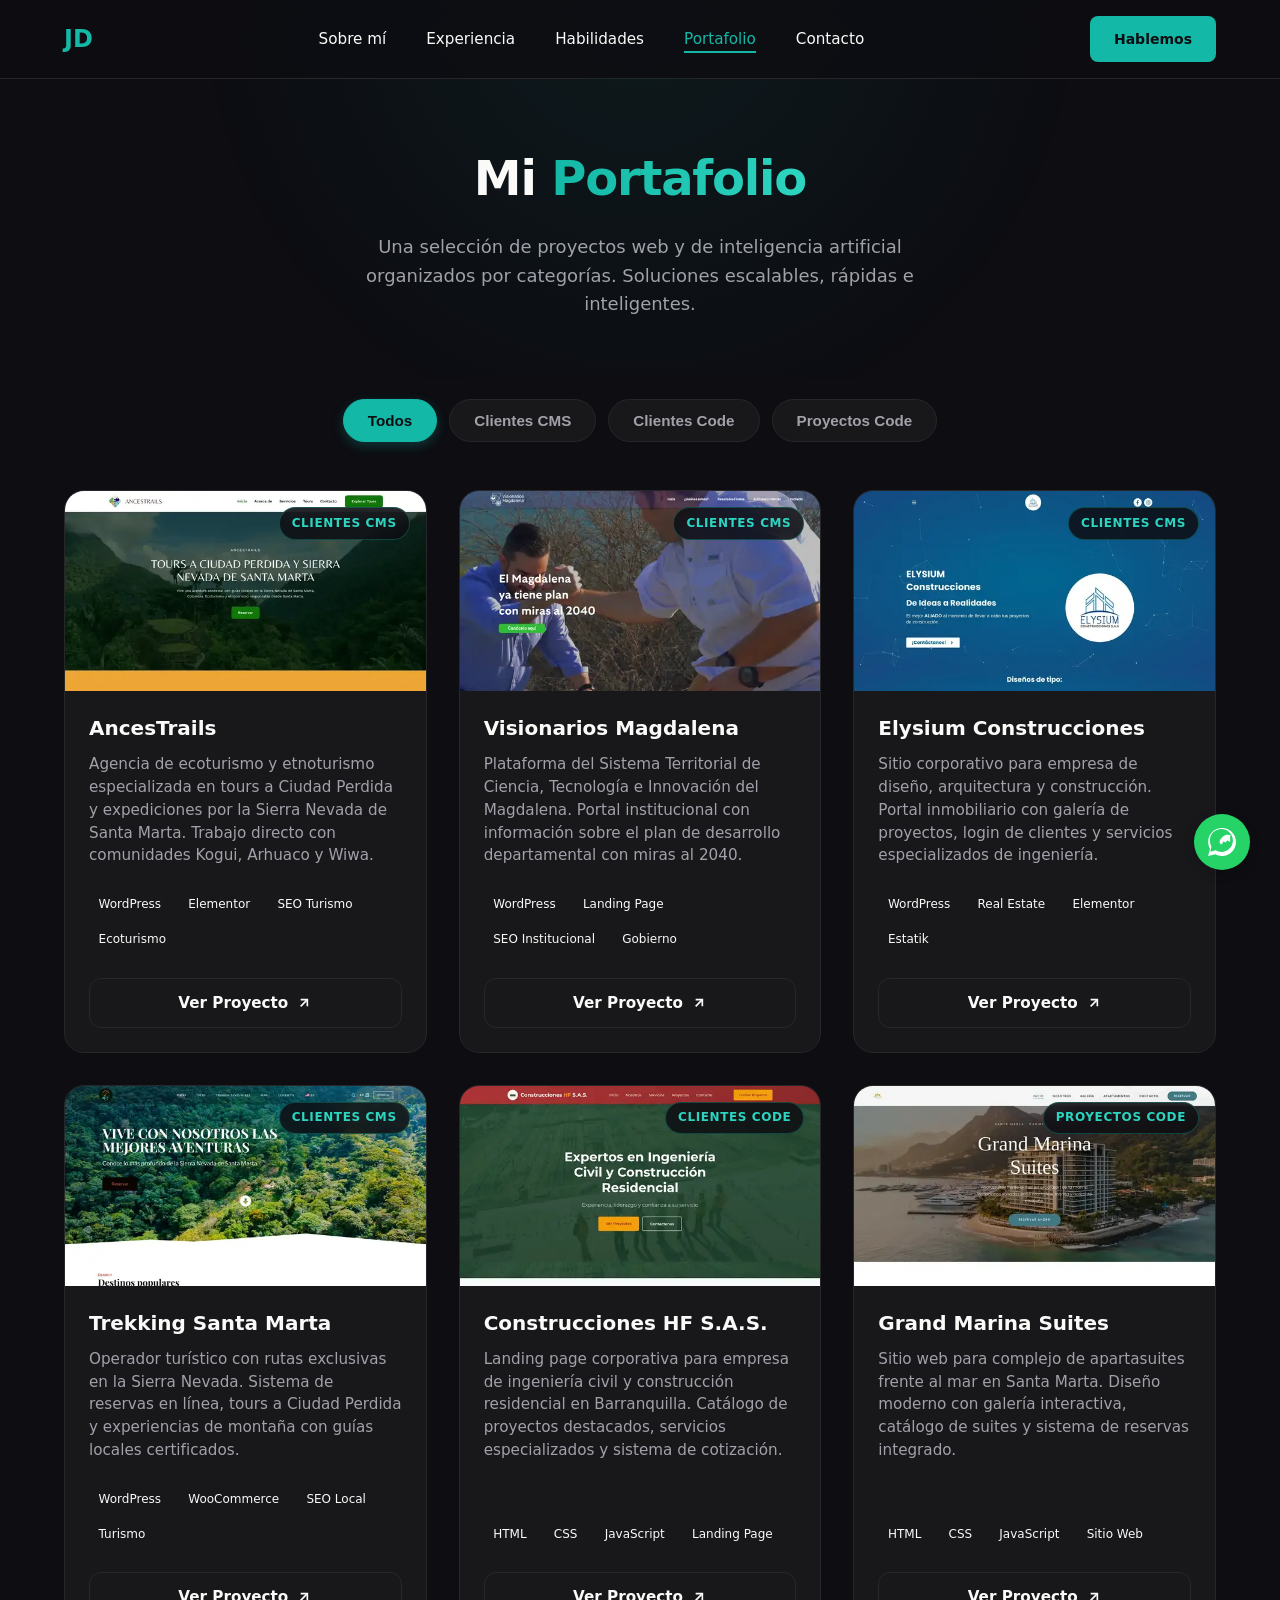
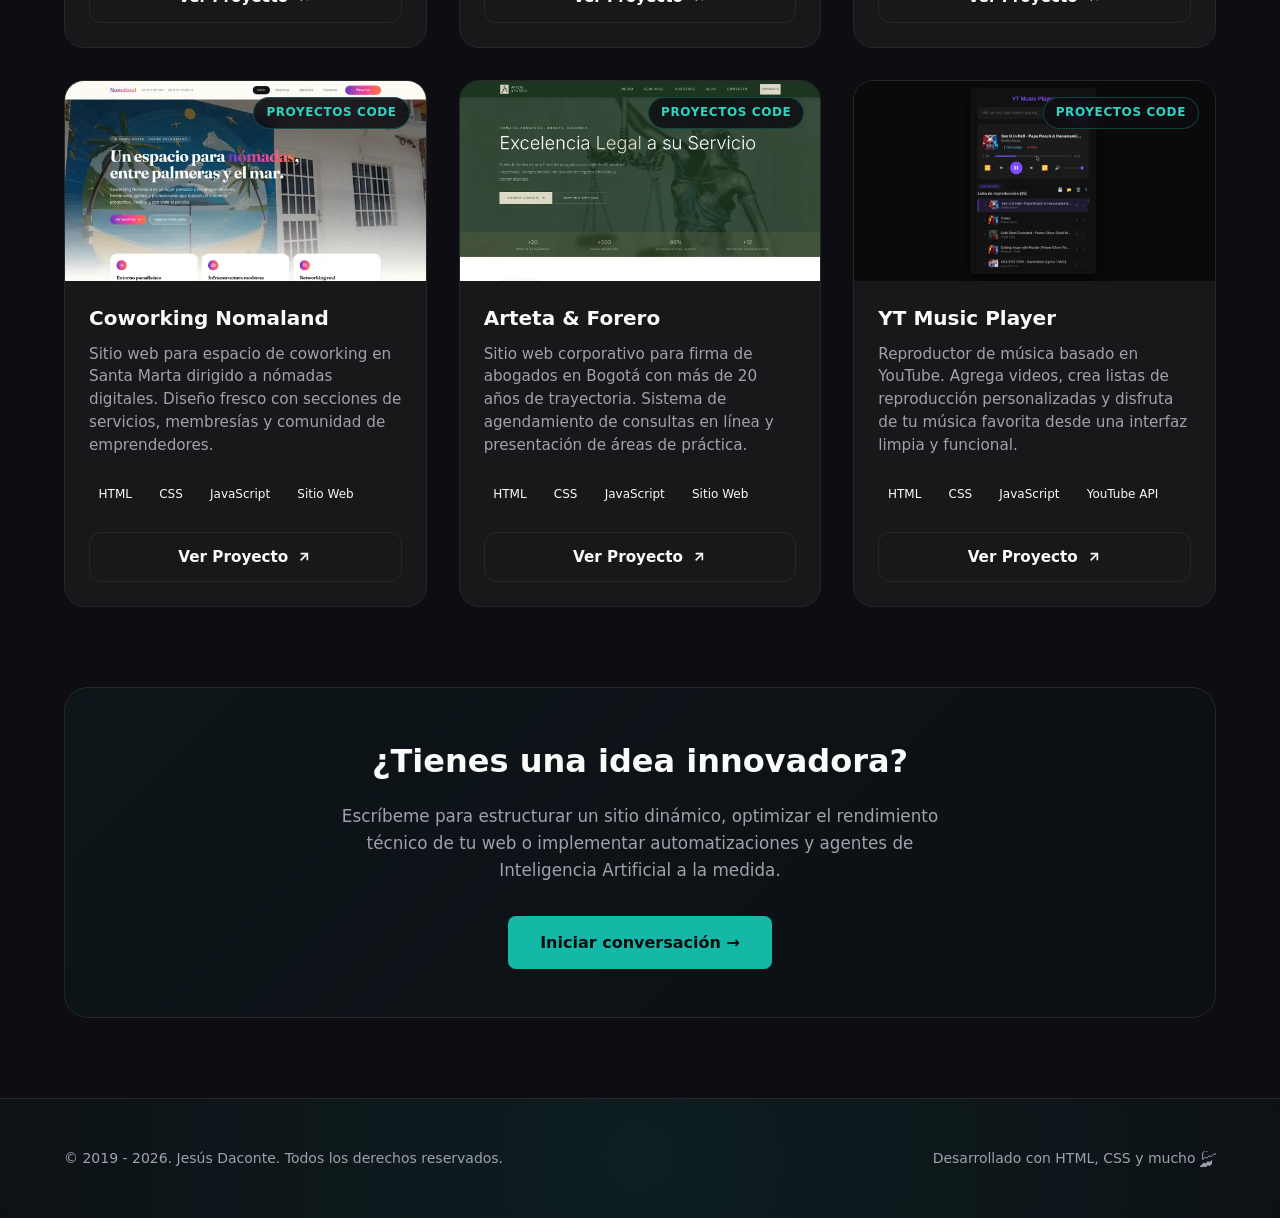
==== portafolio.html @ 4344f57b "Mover archivos de /cv a la raíz del repositorio" ====
<!DOCTYPE html>
<html lang="es" class="dark">
<head>
    <meta charset="UTF-8">
    <meta name="viewport" content="width=device-width, initial-scale=1.0">
    <meta name="description" content="Portafolio de proyectos web y de inteligencia artificial. Soluciones escalables, rápidas e inteligentes en Santa Marta, Colombia.">
    <meta property="og:title" content="Portafolio - JD - SEO Developer & AI Engineer">
    <meta property="og:description" content="Proyectos web, CMS, y de IA organizados por categorías. Soluciones escalables, rápidas e inteligentes.">
    <meta property="og:type" content="website">
    <meta property="og:url" content="https://jesusdaconte.github.io/cv/portafolio.html">
    <meta property="og:image" content="https://jesusdaconte.github.io/cv/img/jesus-daconte-seo-developer-ai-engineer.webp">
    <meta name="twitter:card" content="summary_large_image">
    <meta name="twitter:title" content="Portafolio - JD - SEO Developer & AI Engineer">
    <meta name="twitter:description" content="Proyectos web, CMS, y de IA organizados por categorías. Soluciones escalables, rápidas e inteligentes.">
    <meta name="twitter:image" content="https://jesusdaconte.github.io/cv/img/jesus-daconte-seo-developer-ai-engineer.webp">
    <meta name="robots" content="index, follow">
    <link rel="canonical" href="https://jesusdaconte.github.io/cv/portafolio.html">
    <title>Portafolio - JD - SEO Developer & AI Engineer</title>
    <link rel="icon" href="data:image/svg+xml,<svg xmlns='http://www.w3.org/2000/svg' viewBox='0 0 32 32'><rect width='32' height='32' rx='6' fill='%2314b8a6'/><text x='16' y='22' font-size='16' font-weight='bold' text-anchor='middle' fill='%230d0d12' font-family='system-ui'>JD</text></svg>">
    <link rel="stylesheet" href="css/style.css">
    <style>
        /* Portfolio Specific Styles */
        .portfolio-hero {
            padding: 140px 0 60px;
            text-align: center;
            background: radial-gradient(circle at top, rgba(20, 184, 166, 0.08) 0%, transparent 60%);
        }
        
        .portfolio-hero h1 {
            font-size: 3rem;
            font-weight: 800;
            margin-bottom: 1rem;
            letter-spacing: -0.025em;
            color: var(--foreground);
        }
        
        .portfolio-hero h1 span {
            background: linear-gradient(to right, var(--primary), var(--primary-light));
            -webkit-background-clip: text;
            -webkit-text-fill-color: transparent;
        }
        
        .portfolio-hero p {
            color: var(--muted-foreground);
            font-size: 1.125rem;
            max-width: 600px;
            margin: 0 auto;
        }

        /* Tabs Section */
        .portfolio-tabs-container {
            padding: 20px 0 80px;
        }
        
        .portfolio-tabs {
            display: flex;
            justify-content: center;
            gap: 0.75rem;
            flex-wrap: wrap;
            margin-bottom: 3rem;
        }
        
        .tab-btn {
            background: var(--card);
            border: 1px solid var(--border);
            color: var(--muted-foreground);
            padding: 0.75rem 1.5rem;
            border-radius: 9999px;
            font-weight: 600;
            font-size: 0.95rem;
            cursor: pointer;
            transition: all 0.2s cubic-bezier(0.4, 0, 0.2, 1);
        }
        
        .tab-btn:hover {
            border-color: var(--primary);
            color: var(--foreground);
            transform: translateY(-1px);
        }
        
        .tab-btn.active {
            background: var(--primary);
            color: #0d0d12;
            border-color: var(--primary);
            box-shadow: 0 4px 12px rgba(20, 184, 166, 0.25);
        }

        .tab-btn:focus-visible {
            outline: 2px solid var(--primary-light);
            outline-offset: 2px;
        }

        /* Portfolio Grid */
        .portfolio-grid {
            display: grid;
            grid-template-columns: 1fr;
            gap: 2rem;
            transition: all 0.3s ease;
        }
        
        @media (min-width: 640px) {
            .portfolio-grid {
                grid-template-columns: repeat(2, 1fr);
            }
        }
        
        @media (min-width: 1024px) {
            .portfolio-grid {
                grid-template-columns: repeat(3, 1fr);
            }
        }

        /* Project Card */
        .project-card {
            background: var(--card);
            border: 1px solid var(--border);
            border-radius: 1.25rem;
            overflow: hidden;
            transition: all 0.3s cubic-bezier(0.4, 0, 0.2, 1);
            display: flex;
            flex-direction: column;
            height: 100%;
        }
        
        .project-card:hover {
            transform: translateY(-6px);
            box-shadow: 0 20px 30px rgba(0, 0, 0, 0.25);
            border-color: var(--primary);
        }
        
        .project-img-wrapper {
            position: relative;
            height: 200px;
            overflow: hidden;
            background: var(--muted);
        }
        
        .project-img {
            width: 100%;
            height: 100%;
            object-fit: cover;
            object-position: top;
            transition: transform 0.5s ease, object-position 4s ease;
        }
        
        .project-card:hover .project-img {
            transform: scale(1.05);
            object-position: 50% 100%;
        }
        
        .project-badge {
            position: absolute;
            top: 1rem;
            right: 1rem;
            background: rgba(13, 13, 18, 0.85);
            backdrop-filter: blur(8px);
            -webkit-backdrop-filter: blur(8px);
            color: var(--primary-light);
            border: 1px solid rgba(20, 184, 166, 0.3);
            padding: 0.35rem 0.75rem;
            border-radius: 9999px;
            font-size: 0.75rem;
            font-weight: 700;
            text-transform: uppercase;
            letter-spacing: 0.05em;
        }
        
        .project-content {
            padding: 1.5rem;
            display: flex;
            flex-direction: column;
            flex-grow: 1;
        }
        
        .project-content h3 {
            font-size: 1.25rem;
            font-weight: 700;
            margin-bottom: 0.75rem;
            color: var(--foreground);
            line-height: 1.3;
        }
        
        .project-content p {
            color: var(--muted-foreground);
            font-size: 0.95rem;
            line-height: 1.5;
            margin-bottom: 1.5rem;
            flex-grow: 1;
        }
        
        .project-tags {
            display: flex;
            flex-wrap: wrap;
            gap: 0.5rem;
            margin-bottom: 1.5rem;
        }
        
        .project-tag {
            background: var(--muted);
            color: var(--foreground);
            padding: 0.25rem 0.6rem;
            border-radius: 0.375rem;
            font-size: 0.75rem;
            font-weight: 500;
        }
        
        .project-link {
            display: inline-flex;
            align-items: center;
            justify-content: center;
            gap: 0.5rem;
            width: 100%;
            padding: 0.75rem;
            border-radius: 0.75rem;
            font-weight: 600;
            font-size: 0.95rem;
            text-align: center;
            background: var(--muted);
            color: var(--foreground);
            border: 1px solid var(--border);
            transition: all 0.2s;
            text-decoration: none;
        }
        
        .project-card:hover .project-link {
            background: var(--primary);
            color: #0d0d12;
            border-color: var(--primary);
            box-shadow: 0 4px 12px rgba(20, 184, 166, 0.2);
        }

        /* CTA Section inside Portfolio */
        .portfolio-cta {
            background: linear-gradient(135deg, rgba(20, 184, 166, 0.05) 0%, rgba(13, 148, 136, 0.02) 100%);
            border: 1px solid var(--border);
            border-radius: 1.5rem;
            padding: 3rem;
            text-align: center;
            margin-top: 5rem;
            position: relative;
            overflow: hidden;
        }
        
        .portfolio-cta h2 {
            font-size: 2rem;
            font-weight: 800;
            margin-bottom: 1rem;
            color: var(--foreground);
        }
        
        .portfolio-cta p {
            color: var(--muted-foreground);
            max-width: 600px;
            margin: 0 auto 2rem;
            font-size: 1.05rem;
        }

        /* Filter animation classes */
        .project-card {
            opacity: 1;
            transform: scale(1);
            transition: opacity 0.3s ease, transform 0.3s ease, border-color 0.3s, box-shadow 0.3s;
        }
        
        .project-card.hide {
            display: none;
        }
        
        .project-card.show {
            display: flex;
            animation: cardFadeIn 0.4s ease forwards;
        }

        @keyframes cardFadeIn {
            from {
                opacity: 0;
                transform: translateY(15px) scale(0.98);
            }
            to {
                opacity: 1;
                transform: translateY(0) scale(1);
            }
        }
    </style>
</head>
<body>
    <a href="#main-content" class="skip-to-content">Saltar al contenido principal</a>
    <!-- Navigation -->
    <nav>
        <div class="container">
            <a href="index.html" class="logo" aria-label="Volver al inicio">JD</a>
            <div class="nav-toggle" id="navToggle" aria-label="Abrir menú de navegación">
                <span></span>
                <span></span>
                <span></span>
            </div>
            <ul id="navMenu">
                <li><a href="index.html#sobre-mi">Sobre mí</a></li>
                <li><a href="index.html#experiencia">Experiencia</a></li>
                <li><a href="index.html#habilidades">Habilidades</a></li>
                <li><a href="portafolio.html" class="active" aria-current="page">Portafolio</a></li>
                <li><a href="index.html#contacto">Contacto</a></li>
            </ul>
            <a href="index.html#contacto" class="nav-btn">Hablemos</a>
        </div>
    </nav>

    <main id="main-content">
    <!-- Hero Section -->
    <header class="portfolio-hero">
        <div class="container">
            <h1>Mi <span>Portafolio</span></h1>
            <p>
                Una selección de proyectos web y de inteligencia artificial organizados por categorías. Soluciones escalables, rápidas e inteligentes.
            </p>
        </div>
    </header>

    <!-- Portfolio Section with Tabs -->
    <section class="portfolio-tabs-container">
        <div class="container">
            <!-- Navigation Tabs -->
            <div class="portfolio-tabs">
                <button class="tab-btn active" data-filter="all">Todos</button>
                <button class="tab-btn" data-filter="clientes-cms">Clientes CMS</button>
                <button class="tab-btn" data-filter="clientes-code">Clientes Code</button>
                <button class="tab-btn" data-filter="proyectos-code">Proyectos Code</button>
            </div>

            <!-- Projects Grid -->
            <div class="portfolio-grid" id="portfolioGrid">

                <!-- === CLIENTES CMS === -->
                <div class="project-card" data-category="clientes-cms">
                    <div class="project-img-wrapper">
                        <img src="img/clientes/sitio-web-ancestrails.webp" alt="Captura del sitio web AncesTrails - Tours a Ciudad Perdida" class="project-img" loading="lazy" width="600" height="2460">
                        <span class="project-badge">Clientes CMS</span>
                    </div>
                    <div class="project-content">
                        <h3>AncesTrails</h3>
                        <p>Agencia de ecoturismo y etnoturismo especializada en tours a Ciudad Perdida y expediciones por la Sierra Nevada de Santa Marta. Trabajo directo con comunidades Kogui, Arhuaco y Wiwa.</p>
                        <div class="project-tags">
                            <span class="project-tag">WordPress</span>
                            <span class="project-tag">Elementor</span>
                            <span class="project-tag">SEO Turismo</span>
                            <span class="project-tag">Ecoturismo</span>
                        </div>
                        <a href="https://ancestrails.com/" target="_blank" rel="noopener noreferrer" class="project-link">
                            Ver Proyecto
                            <svg width="16" height="16" viewBox="0 0 24 24" fill="none" stroke="currentColor" stroke-width="2.5"><line x1="7" y1="17" x2="17" y2="7"/><polyline points="7 7 17 7 17 17"/></svg>
                        </a>
                    </div>
                </div>

                <div class="project-card" data-category="clientes-cms">
                    <div class="project-img-wrapper">
                        <img src="img/clientes/sitio-web-visionarios-magdalena.webp" alt="Captura del sitio web Visionarios Magdalena - CTeI" class="project-img" loading="lazy" width="600" height="1321">
                        <span class="project-badge">Clientes CMS</span>
                    </div>
                    <div class="project-content">
                        <h3>Visionarios Magdalena</h3>
                        <p>Plataforma del Sistema Territorial de Ciencia, Tecnología e Innovación del Magdalena. Portal institucional con información sobre el plan de desarrollo departamental con miras al 2040.</p>
                        <div class="project-tags">
                            <span class="project-tag">WordPress</span>
                            <span class="project-tag">Landing Page</span>
                            <span class="project-tag">SEO Institucional</span>
                            <span class="project-tag">Gobierno</span>
                        </div>
                        <a href="https://visionariosmagdalena.com/" target="_blank" rel="noopener noreferrer" class="project-link">
                            Ver Proyecto
                            <svg width="16" height="16" viewBox="0 0 24 24" fill="none" stroke="currentColor" stroke-width="2.5"><line x1="7" y1="17" x2="17" y2="7"/><polyline points="7 7 17 7 17 17"/></svg>
                        </a>
                    </div>
                </div>

                <div class="project-card" data-category="clientes-cms">
                    <div class="project-img-wrapper">
                        <img src="img/clientes/sitio-web-elysium-construcciones.webp" alt="Captura del sitio web Elysium Construcciones - Arquitectura" class="project-img" loading="lazy" width="600" height="1295">
                        <span class="project-badge">Clientes CMS</span>
                    </div>
                    <div class="project-content">
                        <h3>Elysium Construcciones</h3>
                        <p>Sitio corporativo para empresa de diseño, arquitectura y construcción. Portal inmobiliario con galería de proyectos, login de clientes y servicios especializados de ingeniería.</p>
                        <div class="project-tags">
                            <span class="project-tag">WordPress</span>
                            <span class="project-tag">Real Estate</span>
                            <span class="project-tag">Elementor</span>
                            <span class="project-tag">Estatik</span>
                        </div>
                        <a href="https://elysiumconstrucciones.com/" target="_blank" rel="noopener noreferrer" class="project-link">
                            Ver Proyecto
                            <svg width="16" height="16" viewBox="0 0 24 24" fill="none" stroke="currentColor" stroke-width="2.5"><line x1="7" y1="17" x2="17" y2="7"/><polyline points="7 7 17 7 17 17"/></svg>
                        </a>
                    </div>
                </div>

                <div class="project-card" data-category="clientes-cms">
                    <div class="project-img-wrapper">
                        <img src="img/clientes/sitio-web-trekking-santa-marta.webp" alt="Captura del sitio web Trekking Santa Marta - Rutas Sierra Nevada" class="project-img" loading="lazy" width="600" height="1813">
                        <span class="project-badge">Clientes CMS</span>
                    </div>
                    <div class="project-content">
                        <h3>Trekking Santa Marta</h3>
                        <p>Operador turístico con rutas exclusivas en la Sierra Nevada. Sistema de reservas en línea, tours a Ciudad Perdida y experiencias de montaña con guías locales certificados.</p>
                        <div class="project-tags">
                            <span class="project-tag">WordPress</span>
                            <span class="project-tag">WooCommerce</span>
                            <span class="project-tag">SEO Local</span>
                            <span class="project-tag">Turismo</span>
                        </div>
                        <a href="https://trekkingsantamarta.com/" target="_blank" rel="noopener noreferrer" class="project-link">
                            Ver Proyecto
                            <svg width="16" height="16" viewBox="0 0 24 24" fill="none" stroke="currentColor" stroke-width="2.5"><line x1="7" y1="17" x2="17" y2="7"/><polyline points="7 7 17 7 17 17"/></svg>
                        </a>
                    </div>
                </div>

                <!-- === CLIENTES CODE === -->
                <div class="project-card" data-category="clientes-code">
                    <div class="project-img-wrapper">
                        <img src="img/clientes/sitio-web-construcciones-hf.webp" alt="Captura del sitio web Construcciones HF - Ingeniería Civil" class="project-img" loading="lazy" width="600" height="2974">
                        <span class="project-badge">Clientes Code</span>
                    </div>
                    <div class="project-content">
                        <h3>Construcciones HF S.A.S.</h3>
                        <p>Landing page corporativa para empresa de ingeniería civil y construcción residencial en Barranquilla. Catálogo de proyectos destacados, servicios especializados y sistema de cotización.</p>
                        <div class="project-tags">
                            <span class="project-tag">HTML</span>
                            <span class="project-tag">CSS</span>
                            <span class="project-tag">JavaScript</span>
                            <span class="project-tag">Landing Page</span>
                        </div>
                        <a href="https://construccioneshf.com/" target="_blank" rel="noopener noreferrer" class="project-link">
                            Ver Proyecto
                            <svg width="16" height="16" viewBox="0 0 24 24" fill="none" stroke="currentColor" stroke-width="2.5"><line x1="7" y1="17" x2="17" y2="7"/><polyline points="7 7 17 7 17 17"/></svg>
                        </a>
                    </div>
                </div>

                <!-- === PROYECTOS CODE === -->
                <div class="project-card" data-category="proyectos-code">
                    <div class="project-img-wrapper">
                        <img src="img/proyectos/proyecto-grand-marina-suites.webp" alt="Captura del proyecto Grand Marina Suites - Sitio web completo" class="project-img" loading="lazy" width="600" height="2925">
                        <span class="project-badge">Proyectos Code</span>
                    </div>
                    <div class="project-content">
                        <h3>Grand Marina Suites</h3>
                        <p>Sitio web para complejo de apartasuites frente al mar en Santa Marta. Diseño moderno con galería interactiva, catálogo de suites y sistema de reservas integrado.</p>
                        <div class="project-tags">
                            <span class="project-tag">HTML</span>
                            <span class="project-tag">CSS</span>
                            <span class="project-tag">JavaScript</span>
                            <span class="project-tag">Sitio Web</span>
                        </div>
                        <a href="https://jesusdaconte.github.io/GrandMarina/" target="_blank" rel="noopener noreferrer" class="project-link">
                            Ver Proyecto
                            <svg width="16" height="16" viewBox="0 0 24 24" fill="none" stroke="currentColor" stroke-width="2.5"><line x1="7" y1="17" x2="17" y2="7"/><polyline points="7 7 17 7 17 17"/></svg>
                        </a>
                    </div>
                </div>

                <div class="project-card" data-category="proyectos-code">
                    <div class="project-img-wrapper">
                        <img src="img/proyectos/proyecto-coworking-nomaland.webp" alt="Captura del proyecto Coworking Nomaland - Sitio web completo" class="project-img" loading="lazy" width="600" height="1405">
                        <span class="project-badge">Proyectos Code</span>
                    </div>
                    <div class="project-content">
                        <h3>Coworking Nomaland</h3>
                        <p>Sitio web para espacio de coworking en Santa Marta dirigido a nómadas digitales. Diseño fresco con secciones de servicios, membresías y comunidad de emprendedores.</p>
                        <div class="project-tags">
                            <span class="project-tag">HTML</span>
                            <span class="project-tag">CSS</span>
                            <span class="project-tag">JavaScript</span>
                            <span class="project-tag">Sitio Web</span>
                        </div>
                        <a href="https://jesusdaconte.github.io/Nomaland/" target="_blank" rel="noopener noreferrer" class="project-link">
                            Ver Proyecto
                            <svg width="16" height="16" viewBox="0 0 24 24" fill="none" stroke="currentColor" stroke-width="2.5"><line x1="7" y1="17" x2="17" y2="7"/><polyline points="7 7 17 7 17 17"/></svg>
                        </a>
                    </div>
                </div>

                <div class="project-card" data-category="proyectos-code">
                    <div class="project-img-wrapper">
                        <img src="img/proyectos/proyecto-arteta-forero-abogados.webp" alt="Captura del proyecto Arteta y Forero - Firma de abogados" class="project-img" loading="lazy" width="1200" height="2248">
                        <span class="project-badge">Proyectos Code</span>
                    </div>
                    <div class="project-content">
                        <h3>Arteta & Forero</h3>
                        <p>Sitio web corporativo para firma de abogados en Bogotá con más de 20 años de trayectoria. Sistema de agendamiento de consultas en línea y presentación de áreas de práctica.</p>
                        <div class="project-tags">
                            <span class="project-tag">HTML</span>
                            <span class="project-tag">CSS</span>
                            <span class="project-tag">JavaScript</span>
                            <span class="project-tag">Sitio Web</span>
                        </div>
                        <a href="https://jesusdaconte.github.io/Arteta_y_Forero/" target="_blank" rel="noopener noreferrer" class="project-link">
                            Ver Proyecto
                            <svg width="16" height="16" viewBox="0 0 24 24" fill="none" stroke="currentColor" stroke-width="2.5"><line x1="7" y1="17" x2="17" y2="7"/><polyline points="7 7 17 7 17 17"/></svg>
                        </a>
                    </div>
                </div>

                <div class="project-card" data-category="proyectos-code">
                    <div class="project-img-wrapper">
                        <img src="img/proyectos/proyecto-yt-music-player.webp" alt="Captura del proyecto YT Music Player - Reproductor de YouTube" class="project-img" loading="lazy" width="1200" height="586">
                        <span class="project-badge">Proyectos Code</span>
                    </div>
                    <div class="project-content">
                        <h3>YT Music Player</h3>
                        <p>Reproductor de música basado en YouTube. Agrega videos, crea listas de reproducción personalizadas y disfruta de tu música favorita desde una interfaz limpia y funcional.</p>
                        <div class="project-tags">
                            <span class="project-tag">HTML</span>
                            <span class="project-tag">CSS</span>
                            <span class="project-tag">JavaScript</span>
                            <span class="project-tag">YouTube API</span>
                        </div>
                        <a href="https://jesusdaconte.github.io/Reproductor/" target="_blank" rel="noopener noreferrer" class="project-link">
                            Ver Proyecto
                            <svg width="16" height="16" viewBox="0 0 24 24" fill="none" stroke="currentColor" stroke-width="2.5"><line x1="7" y1="17" x2="17" y2="7"/><polyline points="7 7 17 7 17 17"/></svg>
                        </a>
                    </div>
                </div>

            </div>

            <!-- Call to Action Banner -->
            <div class="portfolio-cta">
                <h2>¿Tienes una idea innovadora?</h2>
                <p>Escríbeme para estructurar un sitio dinámico, optimizar el rendimiento técnico de tu web o implementar automatizaciones y agentes de Inteligencia Artificial a la medida.</p>
                <a href="index.html#contacto" class="btn-primary" style="display: inline-flex; max-width: max-content; margin: 0 auto;">Iniciar conversación →</a>
            </div>
        </div>
    </section>

    </main>

    <!-- Footer -->
    <footer>
        <div class="container">
            <p>© 2019 - 2026. Jesús Daconte. Todos los derechos reservados.</p>
            <p>Desarrollado con HTML, CSS y mucho <svg width="16" height="16" viewBox="0 0 24 24" fill="currentColor" style="vertical-align: middle;"><path d="M2 21l4-4 2 2 4-4 2 2 4-4v6l-4 4-2-2-4 4-2-2-4 4-2-2-4 4-2-2-4 4z"/><path d="M20 5l-4 4-2-2-4 4-2-2-4 4V3l4-4 2 2 4-4 2 2 4-4 2 2 4-4 4 4v4l-4 4 2 2 4-4 2 2 4-4z" fill="none" stroke="currentColor" stroke-width="1.5"/></svg></p>
        </div>
    </footer>

    <!-- Floating WhatsApp Button -->
    <a href="https://wa.me/573004712909?text=Hola%20Jes%C3%BAs,%20vi%20tu%20portafolio%20y%20me%20gustar%C3%ADa%20contactarte." class="whatsapp-float" target="_blank" rel="noopener noreferrer" aria-label="Contactar por WhatsApp">
        <svg viewBox="0 0 24 24" fill="currentColor">
            <path d="M.057 24l1.687-6.163c-1.041-1.804-1.588-3.849-1.587-5.946C.06 5.348 5.397.01 12.008.01c3.202.001 6.212 1.246 8.477 3.514 2.266 2.268 3.507 5.28 3.505 8.484-.004 6.657-5.34 11.997-11.953 11.997-2.005-.001-3.973-.502-5.724-1.455L0 24zm6.59-4.846c1.6.95 3.188 1.449 4.825 1.451 5.436 0 9.86-4.413 9.863-9.847.002-2.63-1.023-5.101-2.883-6.963C16.59 1.931 14.111.905 11.48.905c-5.441 0-9.865 4.414-9.868 9.848-.001 1.77.463 3.5 1.345 5.023L1.921 20.35l4.726-1.196zm12.35-7.3c-.3-.15-1.771-.875-2.046-.975-.275-.1-.475-.15-.675.15-.2.3-.775.975-.95 1.175-.175.2-.35.225-.65.075-1.201-.6-2.043-1.054-2.855-2.45-.21-.36.21-.33.6-.11.11.06.22.13.3.19.29.29.3.43.43.71.13.27.06.51-.03.68-.09.18-.775 1.865-.95 2.285-.17.41-.35.34-.48.34-.11 0-.25 0-.4-.01-.15-.01-.38-.05-.58-.27-.2-.22-.775-.75-.775-1.83 0-1.08.788-2.13.963-2.36.175-.23 1.55-2.368 3.754-3.32.524-.226 1.05-.333 1.5-.325.53.01 1.5.25 1.5.25.325-.05.52-.22.52-.22s.22-.05.35-.05c.13 0 .2.02.2.02s.1.03.15.05c.05.02.13.05.13.05.15.1.28.27.28.45 0 .22-.08.6-.25 1.05z" />
        </svg>
    </a>

    <!-- Scripts -->
    <script src="js/main.js" defer></script>
    <script>
        // Interactive Tab Filter logic
        document.addEventListener('DOMContentLoaded', () => {
            const tabButtons = document.querySelectorAll('.tab-btn');
            const projectCards = document.querySelectorAll('.project-card');

            tabButtons.forEach(button => {
                button.addEventListener('click', () => {
                    // Remove active class from all buttons
                    tabButtons.forEach(btn => btn.classList.remove('active'));
                    
                    // Add active class to clicked button
                    button.classList.add('active');

                    const filterValue = button.getAttribute('data-filter');

                    projectCards.forEach(card => {
                        const cardCategory = card.getAttribute('data-category');

                        if (filterValue === 'all' || cardCategory === filterValue) {
                            card.classList.remove('hide');
                            card.classList.add('show');
                        } else {
                            card.classList.remove('show');
                            card.classList.add('hide');
                        }
                    });
                });
            });
        });
    </script>
</body>
</html>
---- css/style.css ----
* {
            margin: 0;
            padding: 0;
            box-sizing: border-box;
        }

        :root {
            --primary: #008080;
            --primary-light: #14b8a6;
            --primary-dark: #0d9488;
            --background: #ffffff;
            --foreground: #0d0d12;
            --muted: #f4f4f5;
            --muted-foreground: #52525b;
            --border: #e4e4e7;
            --card: #ffffff;
        }

        .dark {
            --primary: #14b8a6;
            --primary-light: #2dd4bf;
            --primary-dark: #0d9488;
            --background: #0d0d12;
            --foreground: #fafaf9;
            --muted: #18181b;
            --muted-foreground: #a1a1aa;
            --border: #27272a;
            --card: #18181b;
        }

        html {
            scroll-behavior: smooth;
        }

        body {
            font-family: system-ui, -apple-system, BlinkMacSystemFont, 'Segoe UI', Roboto, sans-serif;
            line-height: 1.6;
            color: var(--foreground);
            background-color: var(--background);
            min-height: 100vh;
        }

        a {
            text-decoration: none;
            color: inherit;
        }

        /* Skip to content */
        .skip-to-content {
            position: absolute;
            top: -100%;
            left: 0;
            z-index: 1000;
            padding: 0.75rem 1.5rem;
            background: var(--primary);
            color: #0d0d12;
            font-weight: 700;
            text-decoration: none;
            border-radius: 0 0 0.5rem 0;
            transition: top 0.2s;
        }

        .skip-to-content:focus {
            top: 0;
        }

        /* Navigation */
        nav {
            position: fixed;
            top: 0;
            width: 100%;
            z-index: 100;
            background: rgba(13, 13, 18, 0.85);
            backdrop-filter: blur(16px);
            -webkit-backdrop-filter: blur(16px);
            border-bottom: 1px solid var(--border);
        }
        
        nav ul li a.active {
            color: var(--primary);
            position: relative;
        }

        nav ul li a.active::after {
            content: '';
            position: absolute;
            bottom: -5px;
            left: 0;
            width: 100%;
            height: 2px;
            background-color: var(--primary);
        }
        
        /* Mobile navigation toggle */
        .nav-toggle {
            display: none;
            flex-direction: column;
            gap: 5px;
            cursor: pointer;
            padding: 0.75rem;
            min-width: 48px;
            min-height: 48px;
            justify-content: center;
            align-items: center;
        }

        .nav-toggle span {
            display: block;
            width: 24px;
            height: 2px;
            background-color: var(--foreground);
            transition: all 0.3s;
        }
        
        .nav-toggle span.active {
            background-color: var(--primary);
        }
        
        .nav-toggle span.active:nth-child(1) {
            transform: rotate(45deg) translate(5px, 5px);
        }
        
        .nav-toggle span.active:nth-child(2) {
            opacity: 0;
        }
        
        .nav-toggle span.active:nth-child(3) {
            transform: rotate(-45deg) translate(5px, -5px);
        }
        
        nav .container {
            max-width: 1200px;
            margin: 0 auto;
            padding: 1rem 1.5rem;
            display: flex;
            align-items: center;
            justify-content: space-between;
        }

        nav .logo {
            font-size: 1.5rem;
            font-weight: 700;
            color: var(--primary);
        }

        nav .logo:hover {
            opacity: 0.8;
        }

        nav ul {
            display: none;
            list-style: none;
            gap: 2.5rem;
        }

        @media (min-width: 768px) {
            nav ul {
                display: flex;
            }
        }

        @media (max-width: 767px) {
            .nav-toggle {
                display: flex;
                margin-left: auto;
                order: 1;
            }

            nav ul {
                position: fixed;
                top: 70px;
                left: 0;
                width: 100%;
                background: rgba(13, 13, 18, 0.95);
                backdrop-filter: blur(16px);
                display: flex;
                flex-direction: column;
                align-items: center;
                padding: 2rem 0;
                gap: 1.5rem;
                opacity: 0;
                pointer-events: none;
                transform: translateX(-100%);
                transition: 0.3s;
            }

            nav ul.active {
                opacity: 1;
                pointer-events: all;
                transform: translateX(0);
            }
        }

        nav ul li a {
            color: var(--foreground);
            font-size: 0.95rem;
            transition: color 0.2s;
        }

        nav ul li a:hover {
            color: var(--primary);
        }

        nav ul li a:focus-visible {
            outline: 2px solid var(--primary);
            outline-offset: 4px;
        }

        .nav-btn {
            background: var(--primary);
            color: #0d0d12;
            padding: 0.75rem 1.5rem;
            border-radius: 0.5rem;
            font-size: 0.875rem;
            font-weight: 600;
            transition: all 0.2s;
            min-height: 44px;
            display: inline-flex;
            align-items: center;
        }

        @media (max-width: 767px) {
            .nav-btn {
                display: none;
            }
        }

        .nav-btn:hover {
            opacity: 0.9;
            transform: translateY(-1px);
        }

        /* Container */
        .container {
            max-width: 1200px;
            margin: 0 auto;
            padding: 0 1.5rem;
        }

        /* Hero Section */
        .hero {
            min-height: 100vh;
            display: flex;
            align-items: center;
            padding: 8rem 0 5rem;
        }

        @media (min-width: 1024px) {
            .hero {
                padding: 10rem 0 7rem;
            }
        }

        .hero .container {
            display: grid;
            grid-template-columns: 1fr;
            gap: 4rem;
            align-items: center;
        }

        @media (min-width: 1024px) {
            .hero .container {
                grid-template-columns: 1.2fr 1fr;
                gap: 6rem;
            }
        }

        .hero-content .tagline {
            color: var(--primary);
            font-size: 0.875rem;
            font-weight: 600;
            letter-spacing: 0.1em;
            text-transform: uppercase;
            margin-bottom: 1rem;
        }

        .hero-content h1 {
            font-size: clamp(1.75rem, 4vw, 2.75rem);
            font-weight: 700;
            line-height: 1.15;
            margin-bottom: 1rem;
        }

        .hero-content h1 span {
            color: var(--primary);
            font-style: italic;
        }

        .hero-content .description {
            font-size: 1rem;
            color: var(--muted-foreground);
            max-width: 540px;
            margin-bottom: 1.5rem;
        }

        .hero-buttons {
            display: flex;
            flex-wrap: wrap;
            gap: 1rem;
        }

        .btn-primary {
            background: var(--primary);
            color: #0d0d12;
            padding: 0.875rem 2rem;
            border-radius: 0.5rem;
            font-weight: 600;
            font-size: 1rem;
            transition: all 0.2s;
            display: inline-flex;
            align-items: center;
            gap: 0.5rem;
            min-height: 44px;
        }

        .btn-primary:hover {
            transform: translateY(-2px);
            box-shadow: 0 10px 40px rgba(20, 184, 166, 0.3);
        }

        .btn-outline {
            background: transparent;
            color: var(--foreground);
            padding: 0.875rem 2rem;
            border-radius: 0.5rem;
            font-weight: 600;
            font-size: 1rem;
            border: 1px solid var(--border);
            transition: all 0.2s;
            display: inline-flex;
            align-items: center;
            gap: 0.5rem;
        }

        .btn-outline:hover {
            border-color: var(--primary);
            color: var(--primary);
        }

        .hero-image {
            display: flex;
            justify-content: center;
        }

        .hero-image-wrapper {
            position: relative;
            width: 320px;
            height: 320px;
        }

        @media (min-width: 1024px) {
            .hero-image-wrapper {
                width: 400px;
                height: 400px;
            }
        }

        .hero-image-wrapper::before {
            content: '';
            position: absolute;
            inset: -20px;
            background: linear-gradient(135deg, var(--primary) 0%, var(--primary-dark) 100%);
            border-radius: 2rem;
            opacity: 0.3;
            filter: blur(40px);
            z-index: -1;
        }

        .hero-image-wrapper img {
            width: 100%;
            height: 100%;
            object-fit: cover;
            border-radius: 1.5rem;
            border: 3px solid var(--primary);
        }

        /* Stats Section */
        .stats {
            padding: 4rem 0;
            border-top: 1px solid var(--border);
            border-bottom: 1px solid var(--border);
            background: var(--muted);
        }

        .stats-grid {
            display: grid;
            grid-template-columns: repeat(1, 1fr);
            gap: 2rem;
            text-align: center;
        }

        @media (min-width: 768px) {
            .stats-grid {
                grid-template-columns: repeat(3, 1fr);
                text-align: left;
            }
        }

        .stat-item {
            padding: 1rem;
        }

        .stat-number {
            font-size: 3rem;
            font-weight: 700;
            color: var(--primary);
            line-height: 1;
            margin-bottom: 0.5rem;
        }

        .stat-label {
            color: var(--muted-foreground);
            font-size: 1rem;
        }

        /* Section Styles */
        section {
            padding: 6rem 0;
        }

        .section-title {
            font-size: 2.5rem;
            font-weight: 700;
            margin-bottom: 3rem;
        }

        /* About Section */
        .about-grid {
            display: grid;
            grid-template-columns: 1fr;
            gap: 4rem;
        }

        @media (min-width: 1024px) {
            .about-grid {
                grid-template-columns: 1.3fr 1fr;
                gap: 6rem;
            }
        }

        .about-text p {
            color: var(--muted-foreground);
            font-size: 1.125rem;
            line-height: 1.8;
            margin-bottom: 1.25rem;
        }

        .about-text .highlight {
            color: var(--foreground);
            font-weight: 600;
        }

        .experience-list {
            padding-left: 1.5rem;
            border-left: 3px solid var(--primary);
        }

        .experience-list h3 {
            font-size: 1.25rem;
            font-weight: 700;
            margin-bottom: 1rem;
        }

        .experience-list ul {
            list-style: none;
        }

        .experience-list li {
            color: var(--muted-foreground);
            margin-bottom: 0.75rem;
            padding-left: 0.5rem;
        }

        .location {
            display: flex;
            align-items: center;
            gap: 0.5rem;
            color: var(--muted-foreground);
            margin-top: 2rem;
            font-size: 0.95rem;
        }

        /* Experience Section */
        .experience-section {
            background: var(--muted);
        }

        .experience-card {
            background: var(--card);
            border: 1px solid var(--border);
            border-radius: 1rem;
            padding: 2rem;
            margin-bottom: 2rem;
        }

        .experience-card:last-child {
            margin-bottom: 0;
        }

        @media (min-width: 768px) {
            .experience-card {
                display: grid;
                grid-template-columns: 280px 1fr;
                gap: 3rem;
                padding: 2.5rem;
            }
        }

        .experience-meta {
            margin-bottom: 1rem;
        }

        @media (min-width: 768px) {
            .experience-meta {
                margin-bottom: 0;
            }
        }

        .experience-company {
            color: var(--primary);
            font-weight: 700;
            font-size: 1.125rem;
            margin-bottom: 0.25rem;
        }

        .experience-date {
            color: var(--muted-foreground);
            font-size: 0.875rem;
            display: flex;
            align-items: center;
            gap: 0.5rem;
        }

        .experience-date svg {
            color: var(--primary);
        }

        .experience-content {
            border-left: none;
            padding-left: 0;
        }

        @media (min-width: 768px) {
            .experience-content {
                border-left: 1px solid var(--border);
                padding-left: 2rem;
            }
        }

        .experience-role {
            font-size: 1.5rem;
            font-weight: 700;
            margin-bottom: 0.25rem;
        }

        .experience-location {
            color: var(--muted-foreground);
            font-size: 0.95rem;
            margin-bottom: 1.25rem;
        }

        .experience-description {
            list-style: none;
        }

        .experience-description li {
            color: var(--muted-foreground);
            margin-bottom: 0.5rem;
            padding-left: 1.25rem;
            position: relative;
        }

        .experience-description li::before {
            content: '•';
            position: absolute;
            left: 0;
            color: var(--primary);
        }

        /* Skills Section */
        .skills-grid {
            display: grid;
            grid-template-columns: 1fr;
            gap: 2rem;
        }

        @media (min-width: 768px) {
            .skills-grid {
                grid-template-columns: repeat(2, 1fr);
            }
        }

        .skill-category {
            margin-bottom: 1.5rem;
        }

        .skill-category:last-child {
            margin-bottom: 0;
        }

        .skill-category h3 {
            font-size: 1.125rem;
            font-weight: 700;
            margin-bottom: 1rem;
            color: var(--foreground);
        }

        .skill-badges {
            display: flex;
            flex-wrap: wrap;
            gap: 0.5rem;
        }

        .skill-badge {
            background: var(--muted);
            color: var(--muted-foreground);
            padding: 0.5rem 1rem;
            border-radius: 2rem;
            font-size: 0.875rem;
            border: 1px solid var(--border);
            transition: all 0.2s;
            display: inline-flex;
            align-items: center;
            gap: 0.25rem;
        }
        
        .skill-badge:hover {
            border-color: var(--primary);
            color: var(--primary);
            background-color: rgba(20, 184, 166, 0.1);
            transform: translateY(-2px);
        }
        
        /* Group skills with subtle dividers */
        .skill-badges .skill-badge:nth-child(3n) {
            margin-right: 0;
        }

        /* Certifications Section */
        .certs-section {
            background: var(--muted);
        }

        .certs-grid {
            display: grid;
            grid-template-columns: repeat(2, 1fr);
            gap: 1rem;
        }

        .certs-group-title {
            grid-column: 1 / -1;
            font-size: 1.25rem;
            font-weight: 700;
            color: var(--primary);
            margin: 1.5rem 0 0.5rem;
            padding-bottom: 0.5rem;
            border-bottom: 2px solid var(--primary);
        }

        .certs-group-title:first-child {
            margin-top: 0;
        }

        @media (min-width: 640px) {
            .certs-grid {
                grid-template-columns: repeat(3, 1fr);
            }
        }

        @media (min-width: 1024px) {
            .certs-grid {
                grid-template-columns: repeat(4, 1fr);
            }
        }

        .cert-card {
            background: var(--card);
            border: 1px solid var(--border);
            border-radius: 1rem;
            overflow: hidden;
            transition: all 0.3s;
            cursor: pointer;
            position: relative;
        }

        .cert-card::after {
            content: '↗';
            position: absolute;
            top: 0.75rem;
            right: 0.75rem;
            width: 24px;
            height: 24px;
            background: var(--primary);
            color: #0d0d12;
            border-radius: 50%;
            display: flex;
            align-items: center;
            justify-content: center;
            font-size: 0.75rem;
            opacity: 0;
            transform: scale(0.8);
            transition: all 0.2s;
        }

        .cert-card:hover::after {
            opacity: 1;
            transform: scale(1);
        }

        .cert-card:hover {
            transform: translateY(-4px);
            box-shadow: 0 20px 40px rgba(0, 0, 0, 0.2);
            border-color: var(--primary);
        }

        .cert-image {
            width: 100%;
            height: 100px;
            object-fit: cover;
            border-bottom: 1px solid var(--border);
        }

        .cert-content {
            padding: 1rem;
        }

        .cert-content h3 {
            font-size: 0.875rem;
            font-weight: 700;
            margin-bottom: 0.25rem;
        }

        .cert-content p {
            color: var(--muted-foreground);
            font-size: 0.75rem;
        }

        /* Contact Section */
        .contact-grid {
            display: grid;
            grid-template-columns: 1fr;
            gap: 4rem;
        }

        @media (min-width: 1024px) {
            .contact-grid {
                grid-template-columns: 1fr 1fr;
                gap: 6rem;
            }
        }

        .contact-info h2 {
            font-size: 2.5rem;
            font-weight: 700;
            margin-bottom: 1rem;
        }

        .contact-info > p {
            color: var(--muted-foreground);
            font-size: 1.25rem;
            margin-bottom: 2rem;
        }

        .contact-list {
            list-style: none;
        }

        .contact-list li {
            margin-bottom: 1rem;
        }

        .contact-list a {
            display: flex;
            align-items: center;
            gap: 1rem;
            font-size: 1.125rem;
            transition: color 0.2s;
        }

        .contact-list a:hover {
            color: var(--primary);
        }

        .contact-list .icon {
            font-size: 1.5rem;
            width: 44px;
            height: 44px;
            display: flex;
            align-items: center;
            justify-content: center;
            text-align: center;
            border-radius: 50%;
            background-color: var(--muted);
            transition: background-color 0.2s;
        }

        .contact-list .icon svg {
            color: var(--primary);
        }

        .contact-list a:hover .icon {
            background-color: var(--primary);
        }

        .contact-list a:hover .icon svg {
            color: #0d0d12;
        }

        .btn-primary svg {
            color: #0d0d12;
        }

        .contact-card {
            background: var(--muted);
            border-radius: 1rem;
            padding: 2.5rem;
            border: 1px solid var(--border);
        }

        .contact-card h3 {
            font-size: 1.75rem;
            font-weight: 700;
            margin-bottom: 0.5rem;
        }

        .contact-card .title {
            color: var(--primary);
            font-size: 1.125rem;
            font-weight: 600;
            margin-bottom: 1rem;
        }

        .contact-card .desc {
            color: var(--muted-foreground);
            margin-bottom: 1.5rem;
            line-height: 1.7;
        }

        /* Contact Form */
        .contact-form-wrapper {
            background: var(--muted);
            border-radius: 1rem;
            padding: 2.5rem;
            border: 1px solid var(--border);
        }

        .contact-form-wrapper h3 {
            font-size: 1.75rem;
            font-weight: 700;
            margin-bottom: 1.5rem;
        }

        .contact-form {
            display: flex;
            flex-direction: column;
            gap: 1.25rem;
        }

        .form-group {
            display: flex;
            flex-direction: column;
            gap: 0.5rem;
        }

        .form-group label {
            font-size: 0.875rem;
            font-weight: 600;
            color: var(--foreground);
        }

        .form-group input,
        .form-group textarea {
            background: var(--card);
            border: 1px solid var(--border);
            border-radius: 0.5rem;
            padding: 0.875rem 1rem;
            font-size: 1rem;
            color: var(--foreground);
            transition: border-color 0.2s, box-shadow 0.2s;
            font-family: inherit;
            resize: vertical;
        }

        .form-group input::placeholder,
        .form-group textarea::placeholder {
            color: var(--muted-foreground);
        }

        .form-group input:focus,
        .form-group textarea:focus {
            outline: none;
            border-color: var(--primary);
            box-shadow: 0 0 0 3px rgba(20, 184, 166, 0.15);
        }

        .form-group textarea {
            min-height: 120px;
        }

        .contact-form .btn-primary {
            align-self: flex-start;
            margin-top: 0.5rem;
            cursor: pointer;
            border: none;
            font-family: inherit;
        }

        .form-note {
            margin-top: 1.5rem;
            font-size: 0.875rem;
            color: var(--muted-foreground);
        }

        .form-note a {
            color: var(--primary);
            text-decoration: underline;
        }

        /* Footer */
        footer {
            padding: 3rem 0;
            border-top: 1px solid var(--border);
        }

        footer .container {
            display: flex;
            flex-direction: column;
            align-items: center;
            gap: 1rem;
            text-align: center;
        }

        @media (min-width: 768px) {
            footer .container {
                flex-direction: row;
                justify-content: space-between;
                text-align: left;
            }
        }

        footer p {
            color: var(--muted-foreground);
            font-size: 0.875rem;
        }

        /* Additional CSS Effects */
        
        /* Smooth scale on hover for cards */
        .experience-card,
        .cert-card,
        .contact-form-wrapper,
        .contact-card {
            transition: transform 0.3s ease, box-shadow 0.3s ease;
        }
        
        .experience-card:hover,
        .cert-card:hover,
        .contact-form-wrapper:hover,
        .contact-card:hover {
            transform: translateY(-5px);
            box-shadow: 0 15px 35px rgba(0, 0, 0, 0.15);
        }
        
        /* Subtle animation for section titles */
        .section-title {
            position: relative;
            display: inline-block;
            margin-bottom: 3rem;
        }
        
        .section-title::after {
            content: '';
            position: absolute;
            left: 0;
            bottom: -10px;
            width: 60px;
            height: 4px;
            background: var(--primary);
            border-radius: 2px;
            transition: width 0.3s ease;
        }
        
        .section-title:hover::after {
            width: 80px;
        }
        
        /* Gradient text effect for hero */
        .hero-content h1 span {
            background: linear-gradient(to right, var(--primary), var(--primary-light));
            -webkit-background-clip: text;
            -webkit-text-fill-color: transparent;
            background-clip: text;
        }
        
        /* Button hover lift */
        .btn-primary,
        .btn-outline,
        .nav-btn {
            transition: all 0.3s cubic-bezier(0.25, 0.8, 0.25, 1);
        }
        
        .btn-primary:hover,
        .btn-outline:hover,
        .nav-btn:hover {
            transform: translateY(-3px);
            box-shadow: 0 10px 25px rgba(20, 184, 166, 0.3);
        }
        
        /* Nav link underline animation */
        nav ul li a {
            position: relative;
            overflow: hidden;
        }
        
        nav ul li a::after {
            content: '';
            position: absolute;
            left: 0;
            bottom: -5px;
            width: 0;
            height: 2px;
            background: var(--primary);
            transition: width 0.3s ease;
        }
        
        nav ul li a:hover::after,
        nav ul li a.active::after,
        nav ul li a:focus-visible::after {
            width: 100%;
        }
        
        /* Image hover effect */
        .hero-image-wrapper img,
        .cert-image {
            transition: transform 0.5s ease;
        }
        
        .hero-image-wrapper:hover img,
        .cert-card:hover .cert-image {
            transform: scale(1.05);
        }
        
        /* Skill badge pulse on hover */
        .skill-badge {
            transition: all 0.3s ease;
        }
        
        .skill-badge:hover {
            transform: scale(1.05) rotate(-2deg);
            box-shadow: 0 5px 15px rgba(20, 184, 166, 0.2);
        }
        
/* Page entrance animation for main content */
body > nav,
body > header,
body > main,
body > section,
body > footer {
    opacity: 0;
    transform: translateY(30px);
    animation: fadeInUp 0.6s ease forwards;
}

body > nav { animation-delay: 0.1s; }
body > header { animation-delay: 0.2s; }
body > main { animation-delay: 0.3s; }
body > section:nth-of-type(1) { animation-delay: 0.4s; }
body > section:nth-of-type(2) { animation-delay: 0.5s; }
body > section:nth-of-type(3) { animation-delay: 0.6s; }
body > section:nth-of-type(4) { animation-delay: 0.7s; }
body > section:nth-of-type(5) { animation-delay: 0.8s; }
body > section:nth-of-type(6) { animation-delay: 0.9s; }
body > footer { animation-delay: 1.0s; }

/* Floating WhatsApp Button - Critical Styles */
.whatsapp-float {
    position: fixed;
    bottom: 30px;
    right: 30px;
    width: 56px;
    height: 56px;
    background-color: #25d366;
    color: white;
    border-radius: 50%;
    display: flex;
    align-items: center;
    justify-content: center;
    box-shadow: 0 4px 12px rgba(0,0,0,0.15);
    z-index: 1000;
    opacity: 1;
    transition: all 0.3s cubic-bezier(0.25, 0.8, 0.25, 1);
}

.whatsapp-float:hover {
    background-color: #20ba5a;
    transform: scale(1.05);
    box-shadow: 0 6px 16px rgba(0,0,0,0.2);
}

.whatsapp-float:active {
    transform: scale(0.95);
}

.whatsapp-float svg {
    width: 28px;
    height: 28px;
    fill: currentColor;
}
        
        @keyframes fadeInUp {
            from {
                opacity: 0;
                transform: translateY(30px);
            }
            to {
                opacity: 1;
                transform: translateY(0);
            }
        }
        
        /* Footer animation */
        footer {
            position: relative;
            overflow: hidden;
        }
        
        footer::before {
            content: '';
            position: absolute;
            top: -50%;
            left: -50%;
            width: 200%;
            height: 200%;
            background: radial-gradient(circle, rgba(20,184,166,0.1) 0%, transparent 70%);
            animation: pulse 4s infinite;
            z-index: -1;
        }
        
        @keyframes pulse {
            0% {
                transform: scale(0.8);
                opacity: 0.5;
            }
            50% {
                transform: scale(1.2);
                opacity: 0.8;
            }
            100% {
                transform: scale(0.8);
                opacity: 0.5;
            }
        }
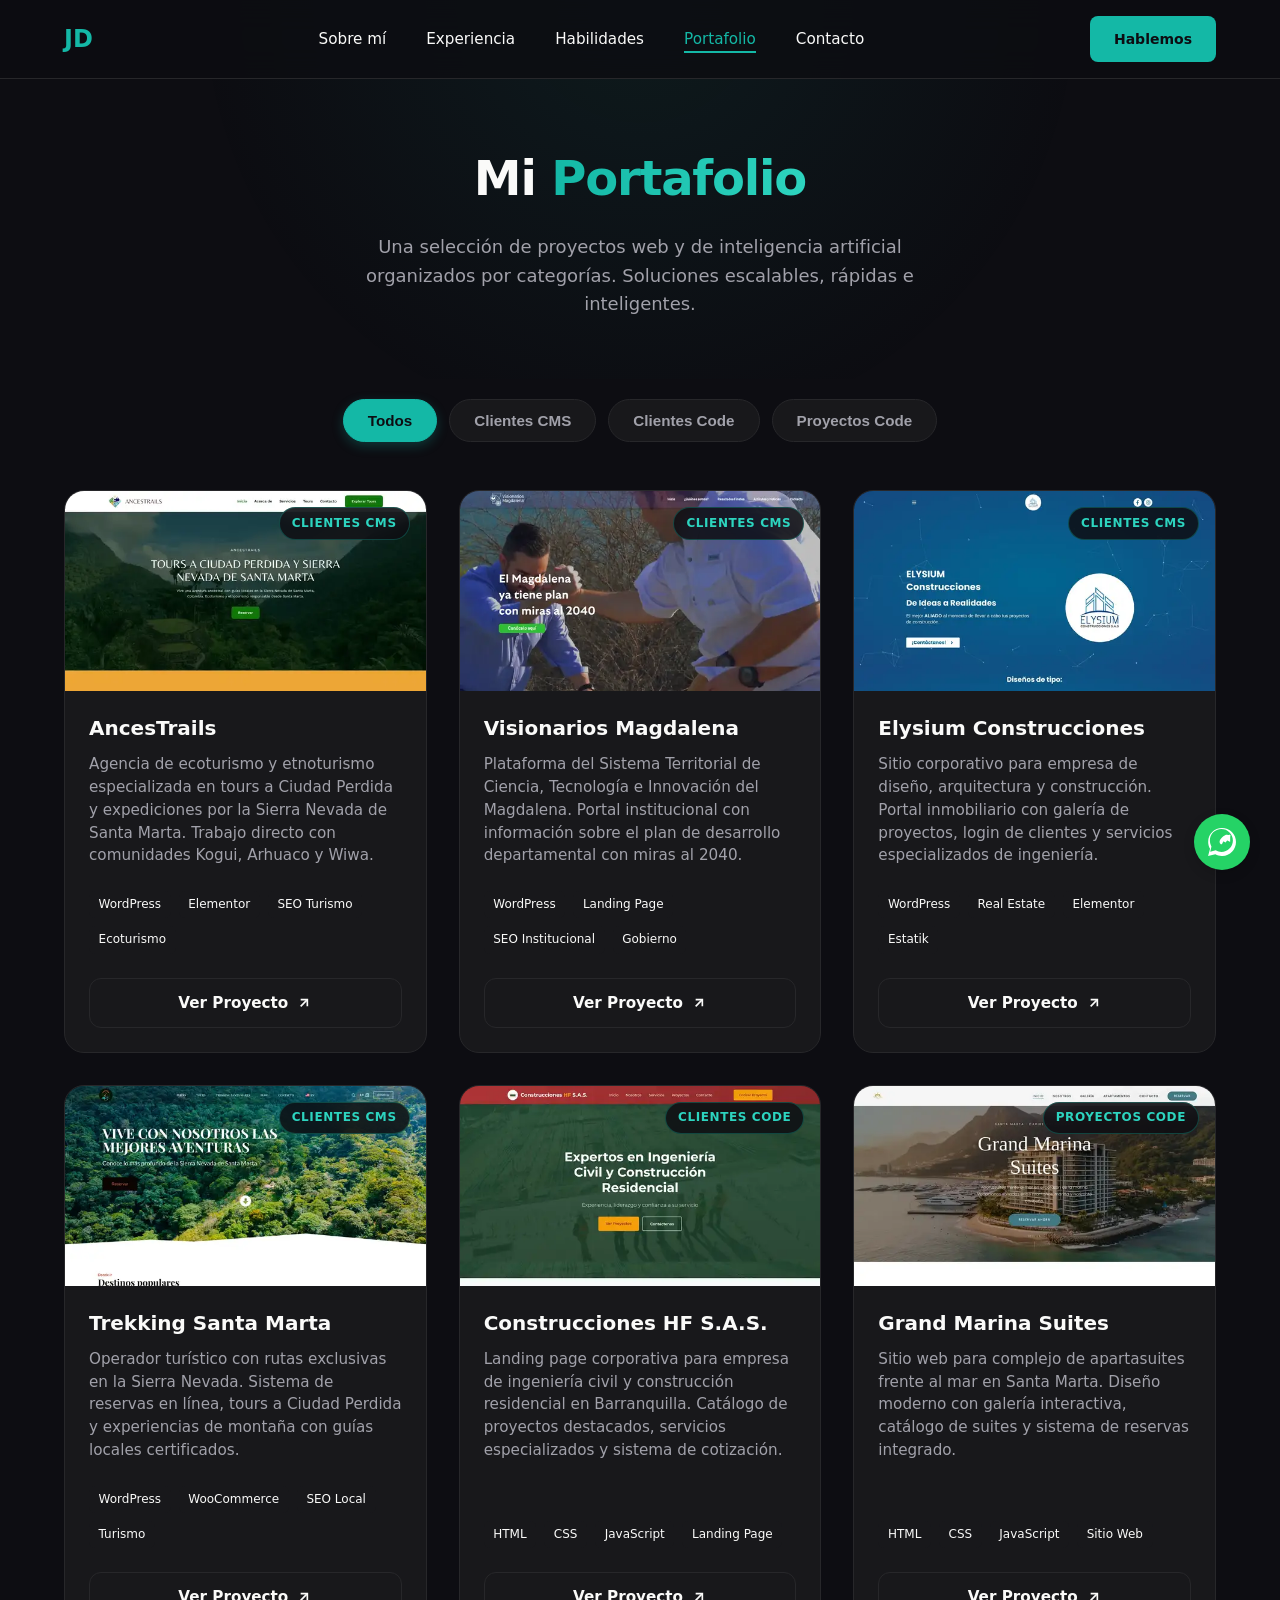
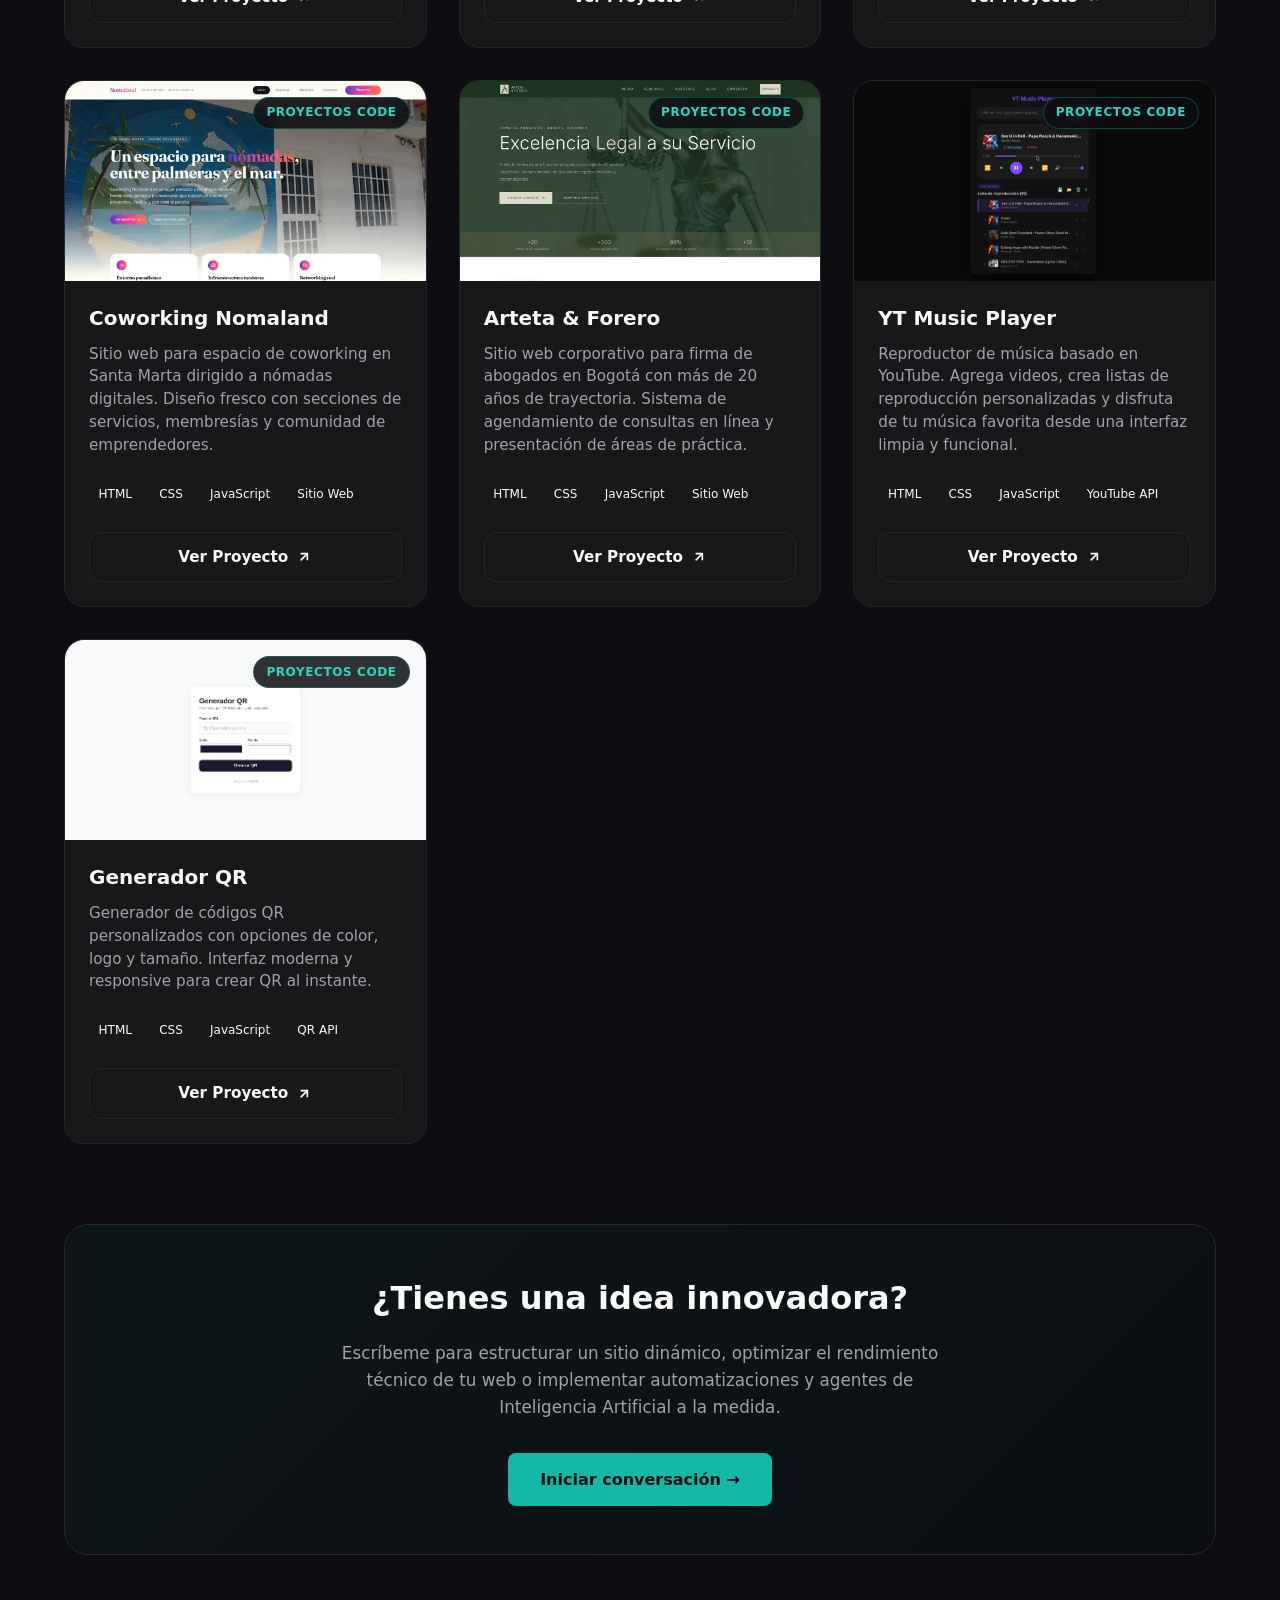
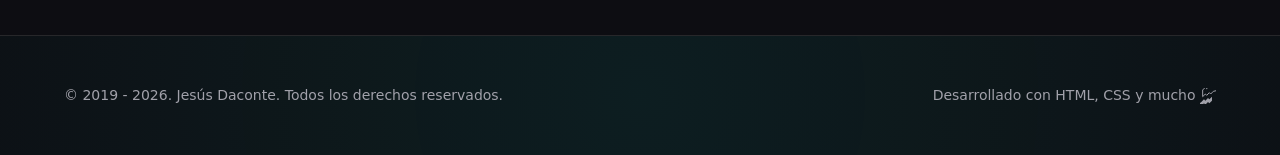
==== commit a53a4488: "agregando generador qr" ====
--- a/portafolio.html
+++ b/portafolio.html
@@ -522,6 +522,27 @@
                     </div>
                 </div>
 
+                <div class="project-card" data-category="proyectos-code">
+                    <div class="project-img-wrapper">
+                        <img src="img/proyectos/proyecto-generador-qr.webp" alt="Captura del proyecto Generador QR - Códigos QR personalizados" class="project-img" loading="lazy" width="1200" height="585">
+                        <span class="project-badge">Proyectos Code</span>
+                    </div>
+                    <div class="project-content">
+                        <h3>Generador QR</h3>
+                        <p>Generador de códigos QR personalizados con opciones de color, logo y tamaño. Interfaz moderna y responsive para crear QR al instante.</p>
+                        <div class="project-tags">
+                            <span class="project-tag">HTML</span>
+                            <span class="project-tag">CSS</span>
+                            <span class="project-tag">JavaScript</span>
+                            <span class="project-tag">QR API</span>
+                        </div>
+                        <a href="https://jesusdaconte.github.io/Generador-QR/" target="_blank" rel="noopener noreferrer" class="project-link">
+                            Ver Proyecto
+                            <svg width="16" height="16" viewBox="0 0 24 24" fill="none" stroke="currentColor" stroke-width="2.5"><line x1="7" y1="17" x2="17" y2="7"/><polyline points="7 7 17 7 17 17"/></svg>
+                        </a>
+                    </div>
+                </div>
+
             </div>
 
             <!-- Call to Action Banner -->
--- a/css/style.css
+++ b/css/style.css
@@ -78,17 +78,6 @@
         
         nav ul li a.active {
             color: var(--primary);
-            position: relative;
-        }
-
-        nav ul li a.active::after {
-            content: '';
-            position: absolute;
-            bottom: -5px;
-            left: 0;
-            width: 100%;
-            height: 2px;
-            background-color: var(--primary);
         }
         
         /* Mobile navigation toggle */
@@ -195,10 +184,29 @@
             color: var(--foreground);
             font-size: 0.95rem;
             transition: color 0.2s;
+            position: relative;
+            overflow: hidden;
+        }
+
+        nav ul li a::after {
+            content: '';
+            position: absolute;
+            left: 0;
+            bottom: -5px;
+            width: 0;
+            height: 2px;
+            background: var(--primary);
+            transition: width 0.3s ease;
         }
 
         nav ul li a:hover {
             color: var(--primary);
+        }
+
+        nav ul li a:hover::after,
+        nav ul li a.active::after,
+        nav ul li a:focus-visible::after {
+            width: 100%;
         }
 
         nav ul li a:focus-visible {
@@ -282,8 +290,11 @@
         }
 
         .hero-content h1 span {
-            color: var(--primary);
             font-style: italic;
+            background: linear-gradient(to right, var(--primary), var(--primary-light));
+            -webkit-background-clip: text;
+            -webkit-text-fill-color: transparent;
+            background-clip: text;
         }
 
         .hero-content .description {
@@ -372,6 +383,11 @@
             object-fit: cover;
             border-radius: 1.5rem;
             border: 3px solid var(--primary);
+            transition: transform 0.5s ease;
+        }
+
+        .hero-image-wrapper:hover img {
+            transform: scale(1.05);
         }
 
         /* Stats Section */
@@ -422,6 +438,24 @@
             font-size: 2.5rem;
             font-weight: 700;
             margin-bottom: 3rem;
+            position: relative;
+            display: inline-block;
+        }
+
+        .section-title::after {
+            content: '';
+            position: absolute;
+            left: 0;
+            bottom: -10px;
+            width: 60px;
+            height: 4px;
+            background: var(--primary);
+            border-radius: 2px;
+            transition: width 0.3s ease;
+        }
+
+        .section-title:hover::after {
+            width: 80px;
         }
 
         /* About Section */
@@ -478,6 +512,22 @@
             color: var(--muted-foreground);
             margin-top: 2rem;
             font-size: 0.95rem;
+        }
+
+        /* Common card transitions */
+        .experience-card,
+        .cert-card,
+        .contact-form-wrapper,
+        .contact-card {
+            transition: transform 0.3s ease, box-shadow 0.3s ease;
+        }
+
+        .experience-card:hover,
+        .cert-card:hover,
+        .contact-form-wrapper:hover,
+        .contact-card:hover {
+            transform: translateY(-5px);
+            box-shadow: 0 15px 35px rgba(0, 0, 0, 0.15);
         }
 
         /* Experience Section */
@@ -628,7 +678,8 @@
             border-color: var(--primary);
             color: var(--primary);
             background-color: rgba(20, 184, 166, 0.1);
-            transform: translateY(-2px);
+            transform: scale(1.05) rotate(-2deg);
+            box-shadow: 0 5px 15px rgba(20, 184, 166, 0.2);
         }
         
         /* Group skills with subtle dividers */
@@ -718,6 +769,11 @@
             height: 100px;
             object-fit: cover;
             border-bottom: 1px solid var(--border);
+            transition: transform 0.5s ease;
+        }
+
+        .cert-card:hover .cert-image {
+            transform: scale(1.05);
         }
 
         .cert-content {
@@ -943,115 +999,8 @@
             font-size: 0.875rem;
         }
 
-        /* Additional CSS Effects */
-        
-        /* Smooth scale on hover for cards */
-        .experience-card,
-        .cert-card,
-        .contact-form-wrapper,
-        .contact-card {
-            transition: transform 0.3s ease, box-shadow 0.3s ease;
-        }
-        
-        .experience-card:hover,
-        .cert-card:hover,
-        .contact-form-wrapper:hover,
-        .contact-card:hover {
-            transform: translateY(-5px);
-            box-shadow: 0 15px 35px rgba(0, 0, 0, 0.15);
-        }
-        
-        /* Subtle animation for section titles */
-        .section-title {
-            position: relative;
-            display: inline-block;
-            margin-bottom: 3rem;
-        }
-        
-        .section-title::after {
-            content: '';
-            position: absolute;
-            left: 0;
-            bottom: -10px;
-            width: 60px;
-            height: 4px;
-            background: var(--primary);
-            border-radius: 2px;
-            transition: width 0.3s ease;
-        }
-        
-        .section-title:hover::after {
-            width: 80px;
-        }
-        
-        /* Gradient text effect for hero */
-        .hero-content h1 span {
-            background: linear-gradient(to right, var(--primary), var(--primary-light));
-            -webkit-background-clip: text;
-            -webkit-text-fill-color: transparent;
-            background-clip: text;
-        }
-        
-        /* Button hover lift */
-        .btn-primary,
-        .btn-outline,
-        .nav-btn {
-            transition: all 0.3s cubic-bezier(0.25, 0.8, 0.25, 1);
-        }
-        
-        .btn-primary:hover,
-        .btn-outline:hover,
-        .nav-btn:hover {
-            transform: translateY(-3px);
-            box-shadow: 0 10px 25px rgba(20, 184, 166, 0.3);
-        }
-        
-        /* Nav link underline animation */
-        nav ul li a {
-            position: relative;
-            overflow: hidden;
-        }
-        
-        nav ul li a::after {
-            content: '';
-            position: absolute;
-            left: 0;
-            bottom: -5px;
-            width: 0;
-            height: 2px;
-            background: var(--primary);
-            transition: width 0.3s ease;
-        }
-        
-        nav ul li a:hover::after,
-        nav ul li a.active::after,
-        nav ul li a:focus-visible::after {
-            width: 100%;
-        }
-        
-        /* Image hover effect */
-        .hero-image-wrapper img,
-        .cert-image {
-            transition: transform 0.5s ease;
-        }
-        
-        .hero-image-wrapper:hover img,
-        .cert-card:hover .cert-image {
-            transform: scale(1.05);
-        }
-        
-        /* Skill badge pulse on hover */
-        .skill-badge {
-            transition: all 0.3s ease;
-        }
-        
-        .skill-badge:hover {
-            transform: scale(1.05) rotate(-2deg);
-            box-shadow: 0 5px 15px rgba(20, 184, 166, 0.2);
-        }
-        
-/* Page entrance animation for main content */
-body > nav,
+        
+/* Page entrance animation for content below the fold - hero/nav excluded for LCP */
 body > header,
 body > main,
 body > section,
@@ -1061,16 +1010,24 @@
     animation: fadeInUp 0.6s ease forwards;
 }
 
-body > nav { animation-delay: 0.1s; }
-body > header { animation-delay: 0.2s; }
-body > main { animation-delay: 0.3s; }
-body > section:nth-of-type(1) { animation-delay: 0.4s; }
-body > section:nth-of-type(2) { animation-delay: 0.5s; }
-body > section:nth-of-type(3) { animation-delay: 0.6s; }
-body > section:nth-of-type(4) { animation-delay: 0.7s; }
-body > section:nth-of-type(5) { animation-delay: 0.8s; }
-body > section:nth-of-type(6) { animation-delay: 0.9s; }
-body > footer { animation-delay: 1.0s; }
+body > header { animation-delay: 0.1s; }
+body > main { animation-delay: 0.2s; }
+body > section:nth-of-type(1) { animation-delay: 0.3s; }
+body > section:nth-of-type(2) { animation-delay: 0.4s; }
+body > section:nth-of-type(3) { animation-delay: 0.5s; }
+body > section:nth-of-type(4) { animation-delay: 0.6s; }
+body > section:nth-of-type(5) { animation-delay: 0.7s; }
+body > section:nth-of-type(6) { animation-delay: 0.8s; }
+body > footer { animation-delay: 0.9s; }
+
+/* Nav and hero sections must render immediately for LCP */
+body > nav,
+body > section.hero,
+body > header.portfolio-hero {
+    opacity: 1;
+    transform: none;
+    animation: none;
+}
 
 /* Floating WhatsApp Button - Critical Styles */
 .whatsapp-float {
